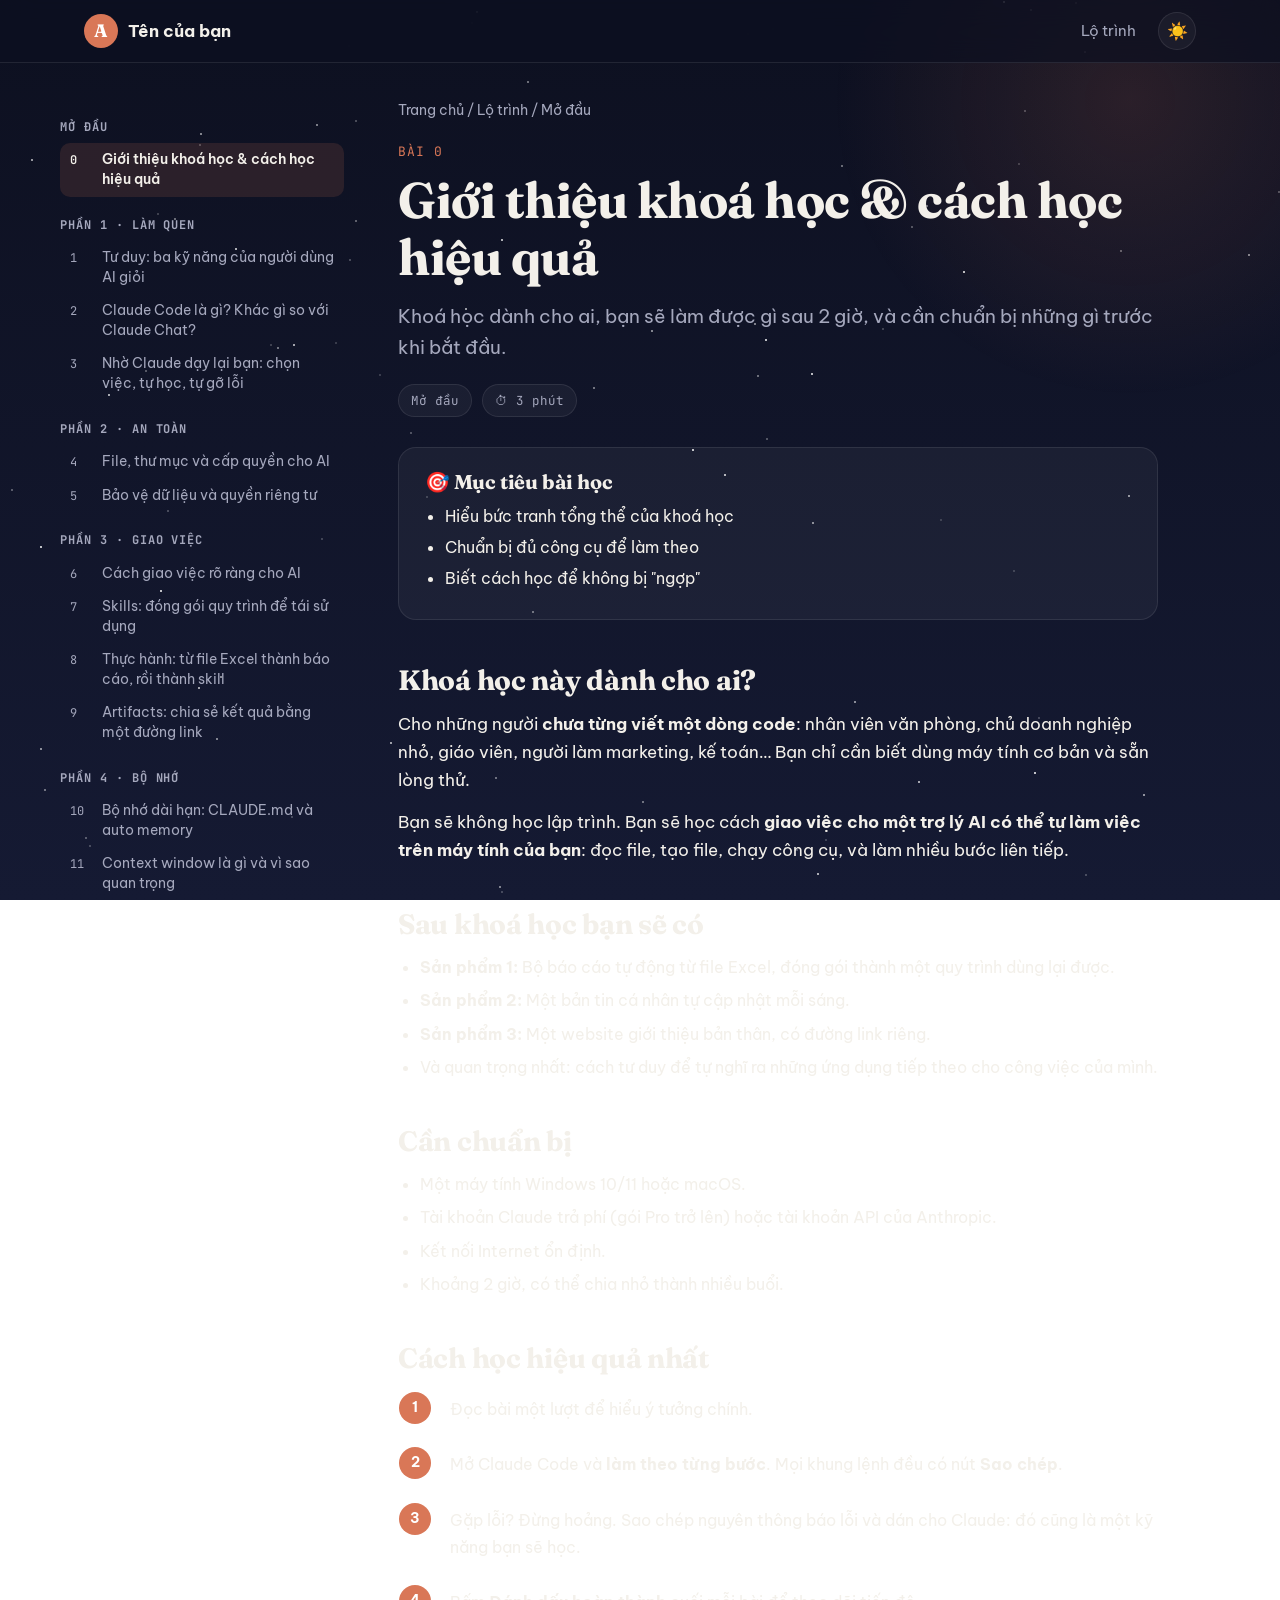
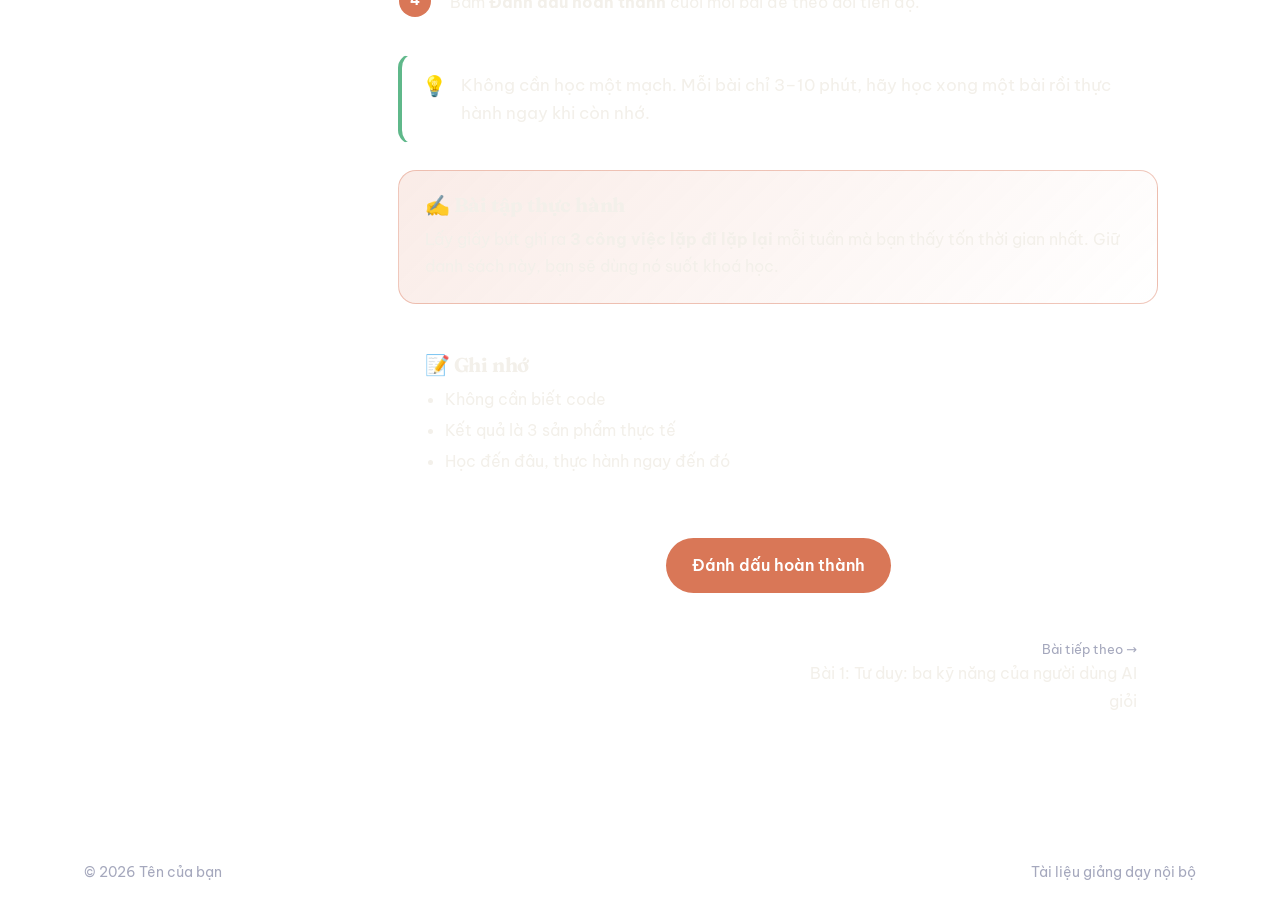
==== lesson.html @ a6e3b056 "Add files via upload" ====
<!DOCTYPE html>
<html lang="vi" data-theme="dark">
<head>
<meta charset="UTF-8" />
<meta name="viewport" content="width=device-width, initial-scale=1.0" />
<title>Bài học · Claude Zero</title>
<link rel="preconnect" href="https://fonts.googleapis.com" />
<link rel="preconnect" href="https://fonts.gstatic.com" crossorigin />
<link href="https://fonts.googleapis.com/css2?family=Fraunces:opsz,wght@9..144,500;9..144,700&family=Be+Vietnam+Pro:wght@400;500;600;700&family=JetBrains+Mono:wght@500&display=swap" rel="stylesheet" />
<link rel="stylesheet" href="style.css" />
</head>
<body>
  <div class="readbar" id="readbar"></div>
  <div class="sky" id="sky"></div>
  <div class="glow"></div>

  <nav class="top">
    <div class="wrap">
      <a href="index.html" class="brand"><span class="brand-logo">A</span><span>Tên của bạn</span></a>
      <div class="nav-links">
        <button class="btn ghost menu-btn" id="menuBtn" style="padding:8px 16px">☰ Bài học</button>
        <a href="index.html#lo-trinh" class="hide-sm">Lộ trình</a>
        <button class="toggle" id="toggle" title="Đổi giao diện sáng/tối">☀️</button>
      </div>
    </div>
  </nav>

  <div class="wrap layout">
    <aside class="sidebar" id="sidebar"></aside>
    <article id="article"></article>
  </div>

  <footer>
    <div class="wrap">
      <span>© 2026 Tên của bạn</span>
      <span>Tài liệu giảng dạy nội bộ</span>
    </div>
  </footer>

<script src="lessons-data.js"></script>
<script src="common.js"></script>
<script>
  const L = window.LESSONS;
  let id = parseInt(new URLSearchParams(location.search).get("b"), 10);
  if (isNaN(id) || id < 0 || id >= L.length) id = 0;
  const les = L[id];
  const partLabel = p => p === "Mở đầu" ? "Mở đầu" : "Phần " + p;
  const esc = s => s.replace(/&/g, "&amp;").replace(/</g, "&lt;").replace(/>/g, "&gt;");
  document.title = `Bài ${id}: ${les.title} · Claude Zero`;

  // ---------- Sidebar ----------
  function renderSidebar() {
    let html = "", last = "";
    L.forEach((l, i) => {
      if (l.part !== last) { html += `<h4>${partLabel(l.part)}</h4>`; last = l.part; }
      const done = Progress.has(i);
      html += `<a href="lesson.html?b=${i}" class="${i === id ? "current" : ""} ${done ? "done" : ""}">
        <span class="n">${done ? "✓" : i}</span><span>${l.title}</span></a>`;
    });
    document.getElementById("sidebar").innerHTML = html;
  }
  renderSidebar();
  document.getElementById("menuBtn").onclick = () => document.getElementById("sidebar").classList.toggle("open");

  // ---------- Nội dung ----------
  const icons = { tip: "💡", warn: "⚠️", note: "📌" };
  const block = ([type, a, b]) => {
    switch (type) {
      case "h": return `<h2>${a}</h2>`;
      case "p": return `<p>${a}</p>`;
      case "list": return `<ul>${a.map(x => `<li>${x}</li>`).join("")}</ul>`;
      case "steps": return `<ol class="steps">${a.map(x => `<li>${x}</li>`).join("")}</ol>`;
      case "code": return codeBox(a, b, false);
      case "prompt": return codeBox("Prompt gửi Claude", a, true);
      case "tip": case "warn": case "note":
        return `<div class="callout ${type}"><span class="ic">${icons[type]}</span><p>${a}</p></div>`;
      default: return "";
    }
  };
  function codeBox(label, text, isPrompt) {
    return `<div class="code ${isPrompt ? "prompt" : ""}">
      <div class="code-head"><span class="dots"><span></span><span></span><span></span> ${esc(label)}</span>
      <button class="copy">Sao chép</button></div><pre>${esc(text)}</pre></div>`;
  }

  const prev = L[id - 1], next = L[id + 1];
  document.getElementById("article").innerHTML = `
    <div class="crumb"><a href="index.html">Trang chủ</a> / <a href="index.html#lo-trinh">Lộ trình</a> / ${partLabel(les.part)}</div>
    <span class="eyebrow">Bài ${id}</span>
    <h1>${les.title}</h1>
    <p class="lead">${les.lead}</p>
    <div class="meta-row">
      <span class="pill">${partLabel(les.part)}</span>
      <span class="pill">⏱ ${les.min} phút</span>
      ${les.tag ? `<span class="pill acc">${les.tag}</span>` : ""}
    </div>
    <div class="box"><h3>🎯 Mục tiêu bài học</h3><ul>${les.goals.map(g => `<li>${g}</li>`).join("")}</ul></div>
    <div class="body">${les.body.map(block).join("")}</div>
    <div class="box exercise"><h3>✍️ Bài tập thực hành</h3><p>${les.exercise}</p></div>
    <div class="box"><h3>📝 Ghi nhớ</h3><ul>${les.recap.map(r => `<li>${r}</li>`).join("")}</ul></div>
    <div class="done-row"><button class="btn" id="doneBtn"></button></div>
    <div class="pager">
      ${prev ? `<a href="lesson.html?b=${id - 1}"><small>← Bài trước</small>Bài ${id - 1}: ${prev.title}</a>` : ""}
      ${next ? `<a class="next" href="lesson.html?b=${id + 1}"><small>Bài tiếp theo →</small>Bài ${id + 1}: ${next.title}</a>`
             : `<a class="next" href="index.html"><small>Hoàn thành khoá học 🎉</small>Về trang chủ</a>`}
    </div>`;

  // ---------- Sao chép ----------
  document.querySelectorAll(".copy").forEach(btn => btn.onclick = async () => {
    const text = btn.closest(".code").querySelector("pre").textContent;
    try { await navigator.clipboard.writeText(text); }
    catch { const t = document.createElement("textarea"); t.value = text; document.body.appendChild(t); t.select(); document.execCommand("copy"); t.remove(); }
    btn.textContent = "Đã chép ✓"; btn.classList.add("ok");
    setTimeout(() => { btn.textContent = "Sao chép"; btn.classList.remove("ok"); }, 1600);
  });

  // ---------- Hoàn thành ----------
  const doneBtn = document.getElementById("doneBtn");
  const syncDone = () => doneBtn.innerHTML = Progress.has(id) ? "✓ Đã hoàn thành (bấm để bỏ)" : "Đánh dấu hoàn thành";
  syncDone();
  doneBtn.onclick = () => {
    const nowDone = Progress.toggle(id); syncDone(); renderSidebar();
    if (nowDone && next) setTimeout(() => location.href = `lesson.html?b=${id + 1}`, 500);
  };

  // ---------- Thanh tiến độ đọc ----------
  const bar = document.getElementById("readbar");
  addEventListener("scroll", () => {
    const h = document.documentElement.scrollHeight - innerHeight;
    bar.style.width = (h > 0 ? scrollY / h * 100 : 0) + "%";
  });
</script>
</body>
</html>
---- style.css ----
/* ========== CHỈNH MÀU Ở ĐÂY ========== */
:root {
  --accent: #d97757;
  --accent-soft: rgba(217,119,87,.14);
  --radius: 18px;
  --font-display: "Fraunces", Georgia, serif;
  --font-body: "Be Vietnam Pro", system-ui, sans-serif;
  --font-mono: "JetBrains Mono", ui-monospace, monospace;
}
[data-theme="dark"] {
  --bg: #0d1020; --bg2: #151a33; --card: rgba(255,255,255,.045); --code: #0a0c18;
  --border: rgba(255,255,255,.09); --ink: #f3f0ea; --muted: #a5a8bd; --star: 1;
}
[data-theme="light"] {
  --bg: #faf6ef; --bg2: #f1e9dc; --card: rgba(255,255,255,.75); --code: #1f1b2e;
  --border: rgba(30,25,20,.1); --ink: #1f1b16; --muted: #6b6359; --star: 0;
}

* { box-sizing: border-box; margin: 0; padding: 0; }
html { scroll-behavior: smooth; }
body {
  font-family: var(--font-body); color: var(--ink); line-height: 1.7;
  background: linear-gradient(180deg, var(--bg) 0%, var(--bg2) 100%) fixed;
  min-height: 100vh; transition: background .4s, color .4s;
}
a { color: inherit; }
.wrap { max-width: 1160px; margin: 0 auto; padding: 0 24px; }

/* Bầu trời sao */
.sky { position: fixed; inset: 0; pointer-events: none; z-index: -1; opacity: var(--star); transition: opacity .5s; }
.sky span { position: absolute; width: 2px; height: 2px; border-radius: 50%; background: #fff; animation: twinkle 3s infinite ease-in-out; }
.glow { position: fixed; top: -200px; right: -150px; width: 600px; height: 600px; border-radius: 50%;
  background: radial-gradient(circle, var(--accent-soft), transparent 70%); z-index: -1; pointer-events: none; }
@keyframes twinkle { 50% { opacity: .2; } }

/* Nav */
nav.top { position: sticky; top: 0; z-index: 20; backdrop-filter: blur(14px); background: color-mix(in srgb, var(--bg) 72%, transparent); border-bottom: 1px solid var(--border); }
nav.top .wrap { display: flex; align-items: center; gap: 16px; padding-top: 12px; padding-bottom: 12px; }
.brand { display: flex; align-items: center; gap: 10px; font-weight: 700; text-decoration: none; font-size: 17px; }
.brand-logo { width: 34px; height: 34px; border-radius: 50%; display: grid; place-items: center; background: var(--accent); color: #fff; font-family: var(--font-display); font-size: 18px; }
.nav-links { margin-left: auto; display: flex; gap: 22px; align-items: center; }
.nav-links a { text-decoration: none; color: var(--muted); font-size: 15px; }
.nav-links a:hover { color: var(--ink); }
.toggle { border: 1px solid var(--border); background: var(--card); color: var(--ink); width: 38px; height: 38px; border-radius: 50%; cursor: pointer; font-size: 17px; }
@media (max-width: 760px) { .nav-links a.hide-sm { display: none; } }

/* Buttons */
.btn { display: inline-flex; align-items: center; gap: 10px; padding: 14px 26px; border-radius: 999px; font-weight: 600;
  text-decoration: none; background: var(--accent); color: #fff; transition: transform .2s, box-shadow .2s; border: 0; cursor: pointer; font: inherit; font-weight: 600; }
.btn:hover { transform: translateY(-2px); box-shadow: 0 10px 30px -8px var(--accent); }
.btn .arr { transition: transform .2s; }
.btn:hover .arr { transform: translateX(4px); }
.btn.ghost { background: var(--card); color: var(--ink); border: 1px solid var(--border); }

/* Hero */
.hero { display: grid; grid-template-columns: 1.1fr .9fr; gap: 56px; align-items: center; padding: 72px 0 64px; }
@media (max-width: 900px) { .hero { grid-template-columns: 1fr; padding-top: 40px; } .hero-art { order: -1; max-width: 280px; margin: 0 auto; } }
.label { display: inline-block; font-family: var(--font-mono); font-size: 13px; letter-spacing: .08em; text-transform: uppercase;
  color: var(--accent); background: var(--accent-soft); padding: 6px 14px; border-radius: 999px; margin-bottom: 22px; }
h1, h2, h3 { font-family: var(--font-display); font-weight: 700; line-height: 1.15; letter-spacing: -.01em; }
.hero h1 { font-size: clamp(44px, 7vw, 84px); }
.hero h1 .big { display: block; }
.tagline { font-family: var(--font-display); font-size: clamp(24px, 3.2vw, 34px); margin: 18px 0 22px; font-weight: 500; }
.hl { color: var(--accent); font-style: italic; }
.intro { color: var(--muted); font-size: 17px; max-width: 580px; }
.stats { display: grid; grid-template-columns: repeat(4, 1fr); gap: 12px; margin: 32px 0; max-width: 560px; }
.stat { background: var(--card); border: 1px solid var(--border); border-radius: 14px; padding: 14px 16px; }
.stat b { display: block; font-family: var(--font-display); font-size: 28px; }
.stat small { color: var(--muted); font-size: 13px; }
@media (max-width: 520px) { .stats { grid-template-columns: repeat(2, 1fr); } }
.hero-art svg { width: 100%; height: auto; filter: drop-shadow(0 30px 50px rgba(0,0,0,.25)); animation: float 5s ease-in-out infinite; }
@keyframes float { 50% { transform: translateY(-12px); } }
.progress-line { margin-top: 18px; color: var(--muted); font-size: 14px; }
.progress-line b { color: var(--accent); }

/* Sections */
section { padding: 72px 0; }
.sec-head { margin-bottom: 36px; }
.sec-head h2 { font-size: clamp(32px, 4.5vw, 48px); margin-top: 6px; }
.sec-head p { color: var(--muted); margin-top: 10px; }
.eyebrow { font-family: var(--font-mono); font-size: 13px; color: var(--accent); letter-spacing: .08em; text-transform: uppercase; }

/* Lộ trình */
.filters { display: flex; flex-wrap: wrap; gap: 8px; margin-bottom: 24px; }
.chip { border: 1px solid var(--border); background: var(--card); color: var(--muted); padding: 7px 14px; border-radius: 999px; cursor: pointer; font: inherit; font-size: 14px; }
.chip.active { background: var(--accent); color: #fff; border-color: var(--accent); }
.lessons { display: grid; grid-template-columns: repeat(auto-fill, minmax(260px, 1fr)); gap: 14px; }
.lesson { background: var(--card); border: 1px solid var(--border); border-radius: var(--radius); padding: 18px 20px;
  display: flex; flex-direction: column; gap: 6px; transition: transform .2s, border-color .2s; text-decoration: none; position: relative; }
.lesson:hover { transform: translateY(-3px); border-color: var(--accent); }
.lesson.done { border-color: color-mix(in srgb, var(--accent) 45%, transparent); }
.lesson .meta { display: flex; justify-content: space-between; font-size: 12.5px; color: var(--muted); font-family: var(--font-mono); }
.lesson .num { font-family: var(--font-display); font-size: 15px; color: var(--accent); font-weight: 700; }
.lesson h3 { font-family: var(--font-body); font-size: 16.5px; font-weight: 600; line-height: 1.4; }
.badge { position: absolute; top: -9px; right: 14px; background: var(--accent); color: #fff; font-size: 11px; font-weight: 700; padding: 3px 10px; border-radius: 999px; }

/* Kết quả */
.outcomes { display: grid; grid-template-columns: repeat(3, 1fr); gap: 18px; }
@media (max-width: 860px) { .outcomes { grid-template-columns: 1fr; } }
.outcome { background: var(--card); border: 1px solid var(--border); border-radius: var(--radius); padding: 28px; text-decoration: none; display: block; transition: border-color .2s; }
.outcome:hover { border-color: var(--accent); }
.outcome .icon { width: 52px; height: 52px; border-radius: 14px; display: grid; place-items: center; font-size: 26px; background: var(--accent-soft); margin-bottom: 18px; }
.outcome small { font-family: var(--font-mono); color: var(--accent); font-size: 12.5px; }
.outcome h3 { font-size: 26px; margin: 6px 0 10px; }
.outcome p { color: var(--muted); }
.bonus { text-align: center; font-family: var(--font-display); font-size: clamp(22px, 3vw, 30px); margin-top: 48px; }

/* CTA */
.cta { text-align: center; background: var(--card); border: 1px solid var(--border); border-radius: 28px; padding: 56px 24px; }
.cta h2 { font-size: clamp(30px, 4vw, 44px); }
.cta p { color: var(--muted); max-width: 560px; margin: 14px auto 28px; }

footer { border-top: 1px solid var(--border); padding: 28px 0; color: var(--muted); font-size: 14px; margin-top: 40px; }
footer .wrap { display: flex; justify-content: space-between; flex-wrap: wrap; gap: 10px; }

.reveal { opacity: 0; transform: translateY(18px); transition: opacity .7s, transform .7s; }
.reveal.in { opacity: 1; transform: none; }

/* ================= TRANG BÀI HỌC ================= */
.readbar { position: fixed; top: 0; left: 0; height: 3px; background: var(--accent); width: 0; z-index: 30; }
.layout { display: grid; grid-template-columns: 290px 1fr; gap: 48px; padding: 36px 0 60px; }
@media (max-width: 980px) { .layout { grid-template-columns: 1fr; } .sidebar { display: none; } .sidebar.open { display: block; } }
.sidebar { position: sticky; top: 84px; align-self: start; max-height: calc(100vh - 100px); overflow-y: auto; padding-right: 6px; }
.sidebar h4 { font-family: var(--font-mono); font-size: 12px; text-transform: uppercase; letter-spacing: .08em; color: var(--muted); margin: 18px 0 6px; }
.sidebar a { display: flex; gap: 10px; align-items: baseline; padding: 7px 10px; border-radius: 10px; font-size: 14px; text-decoration: none; color: var(--muted); line-height: 1.4; }
.sidebar a:hover { background: var(--card); color: var(--ink); }
.sidebar a.current { background: var(--accent-soft); color: var(--ink); font-weight: 600; }
.sidebar a .n { font-family: var(--font-mono); font-size: 12px; min-width: 22px; }
.sidebar a.done .n { color: var(--accent); }
.menu-btn { display: none; }
@media (max-width: 980px) { .menu-btn { display: inline-flex; } }

article { max-width: 760px; min-width: 0; }
.crumb { font-size: 14px; color: var(--muted); margin-bottom: 14px; }
.crumb a { text-decoration: none; }
.crumb a:hover { color: var(--accent); }
article h1 { font-size: clamp(32px, 5vw, 50px); margin: 8px 0 14px; }
.lead { font-size: 18.5px; color: var(--muted); }
.meta-row { display: flex; flex-wrap: wrap; gap: 10px; margin: 20px 0 30px; }
.pill { font-family: var(--font-mono); font-size: 12.5px; padding: 5px 12px; border-radius: 999px; background: var(--card); border: 1px solid var(--border); color: var(--muted); }
.pill.acc { background: var(--accent); color: #fff; border-color: var(--accent); }

.box { background: var(--card); border: 1px solid var(--border); border-radius: var(--radius); padding: 22px 26px; margin: 26px 0; }
.box h3 { font-size: 20px; margin-bottom: 10px; }
.box ul { padding-left: 20px; }
.box li { margin: 4px 0; }

article .body h2 { font-size: 28px; margin: 44px 0 14px; }
article .body p { margin: 14px 0; font-size: 16.5px; }
article .body ul { padding-left: 22px; margin: 14px 0; }
article .body li { margin: 6px 0; }
article code { font-family: var(--font-mono); font-size: .88em; background: var(--accent-soft); color: var(--ink); padding: 2px 7px; border-radius: 6px; }
article b { color: var(--ink); }

ol.steps { list-style: none; counter-reset: s; margin: 18px 0; }
ol.steps li { counter-increment: s; position: relative; padding: 4px 0 18px 50px; border-left: 2px dashed var(--border); margin-left: 16px; padding-left: 34px; }
ol.steps li:last-child { border-left-color: transparent; }
ol.steps li::before { content: counter(s); position: absolute; left: -17px; top: 0; width: 32px; height: 32px; border-radius: 50%;
  background: var(--accent); color: #fff; display: grid; place-items: center; font-weight: 700; font-size: 14px; }

.code { margin: 18px 0; border-radius: 14px; overflow: hidden; border: 1px solid var(--border); background: var(--code); }
.code-head { display: flex; justify-content: space-between; align-items: center; padding: 8px 14px; background: rgba(255,255,255,.05); font-family: var(--font-mono); font-size: 12px; color: #a5a8bd; }
.code-head .dots span { display: inline-block; width: 9px; height: 9px; border-radius: 50%; margin-right: 5px; background: #3a3f63; }
.code-head .dots span:first-child { background: var(--accent); }
.copy { background: transparent; border: 1px solid rgba(255,255,255,.15); color: #e7e4dc; border-radius: 8px; padding: 4px 10px; cursor: pointer; font: inherit; }
.copy:hover { border-color: var(--accent); }
.copy.ok { background: var(--accent); border-color: var(--accent); color: #fff; }
.code pre { padding: 16px 18px; overflow-x: auto; font-family: var(--font-mono); font-size: 13.5px; line-height: 1.65; color: #ece8df; white-space: pre-wrap; word-break: break-word; }
.code.prompt pre { font-family: var(--font-body); font-size: 15px; }

.callout { display: flex; gap: 14px; padding: 16px 20px; border-radius: 14px; margin: 20px 0; border: 1px solid var(--border); background: var(--card); }
.callout .ic { font-size: 20px; line-height: 1.5; }
.callout.tip { border-left: 4px solid #5fb88a; }
.callout.warn { border-left: 4px solid #e2b04a; }
.callout.note { border-left: 4px solid var(--accent); }
.callout p { margin: 0 !important; }

.exercise { background: linear-gradient(135deg, var(--accent-soft), transparent); border: 1px solid color-mix(in srgb, var(--accent) 40%, transparent); }
.done-row { display: flex; justify-content: center; margin: 36px 0 10px; }
.pager { display: grid; grid-template-columns: 1fr 1fr; gap: 14px; margin-top: 28px; }
.pager a { background: var(--card); border: 1px solid var(--border); border-radius: var(--radius); padding: 16px 20px; text-decoration: none; transition: border-color .2s; }
.pager a:hover { border-color: var(--accent); }
.pager small { color: var(--muted); font-size: 13px; display: block; }
.pager .next { text-align: right; grid-column: 2; }
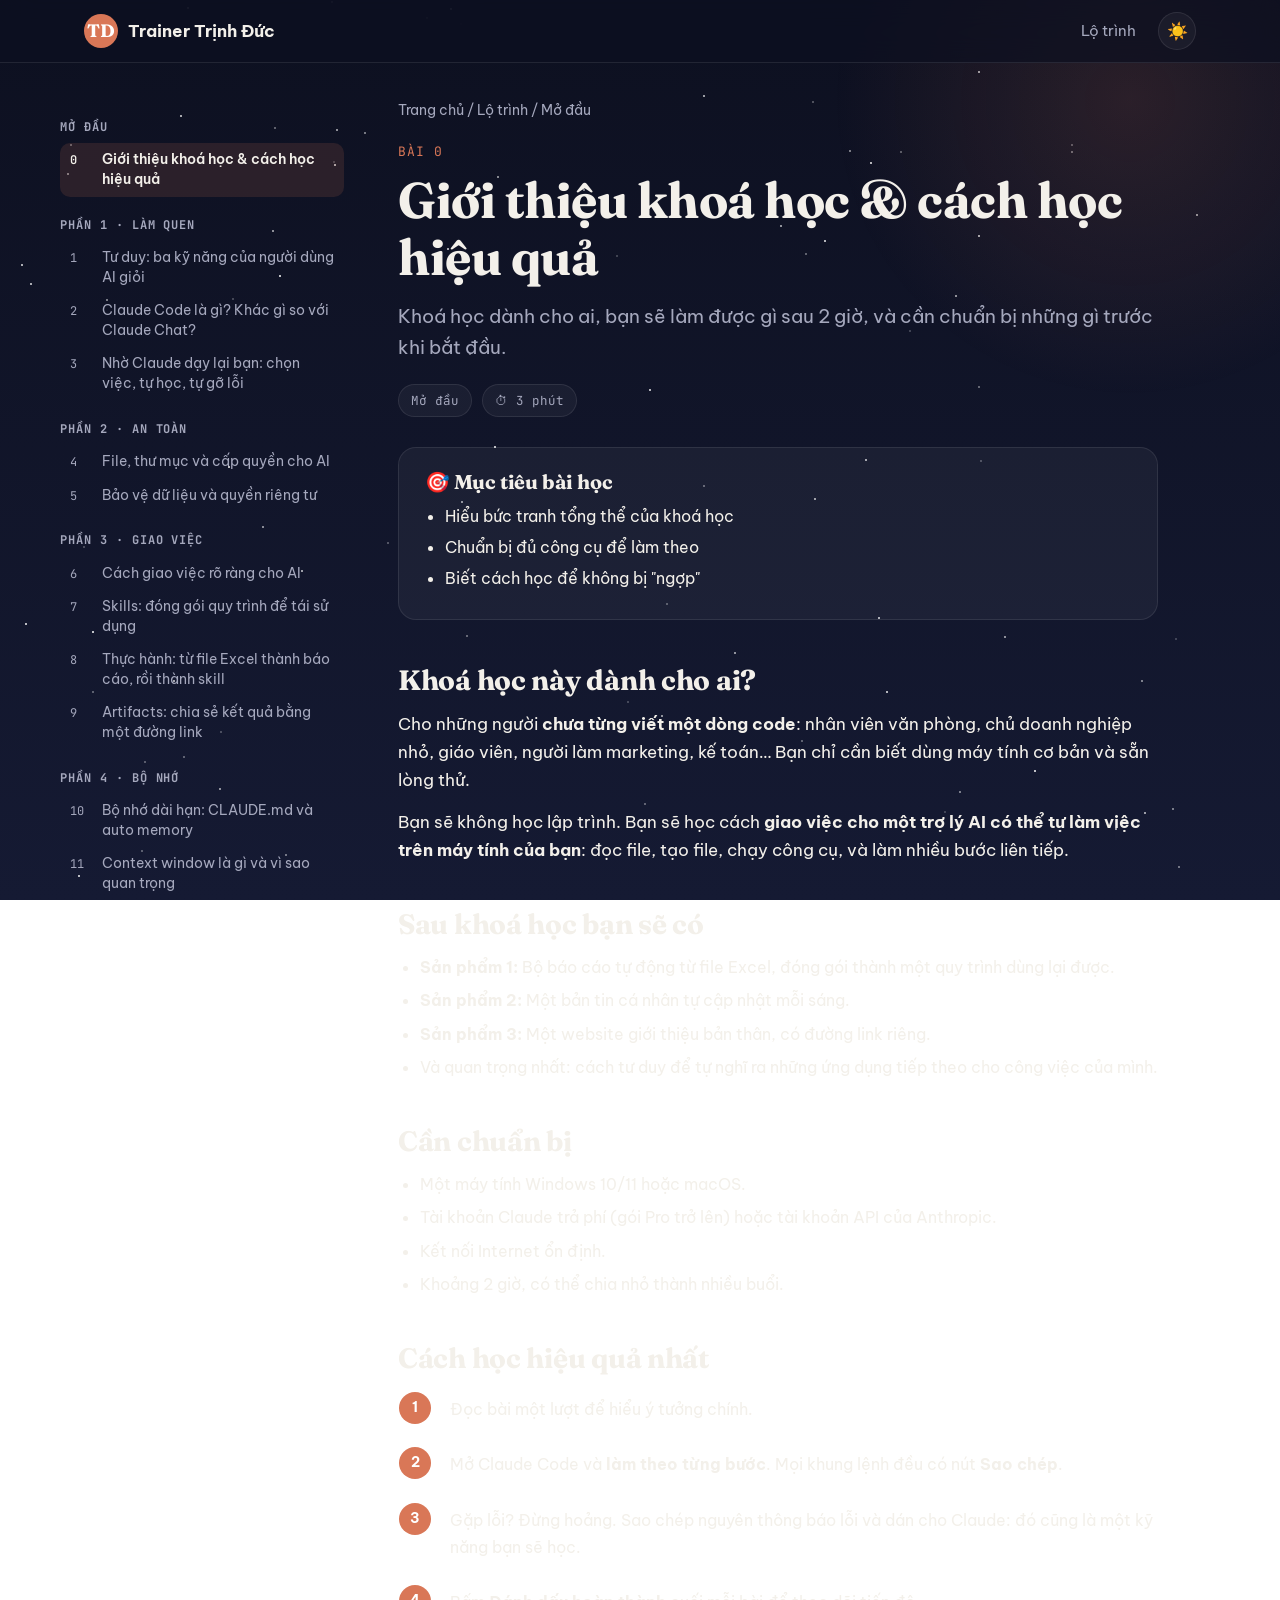
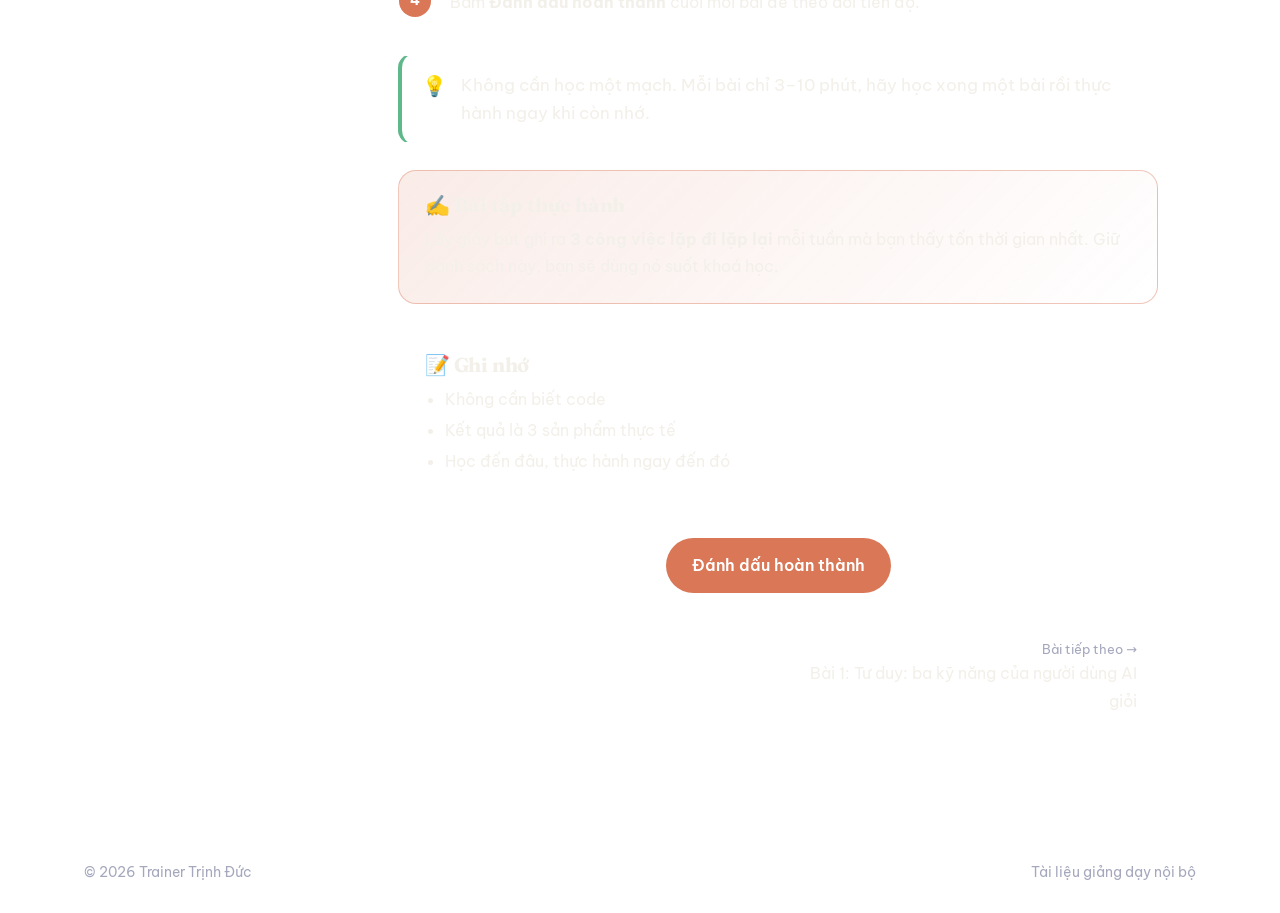
==== commit 5690be81: "Update branding in lesson.html" ====
--- a/lesson.html
+++ b/lesson.html
@@ -16,7 +16,7 @@
 
   <nav class="top">
     <div class="wrap">
-      <a href="index.html" class="brand"><span class="brand-logo">A</span><span>Tên của bạn</span></a>
+      <a href="index.html" class="brand"><span class="brand-logo">TD</span><span>Trainer Trịnh Đức</span></a>
       <div class="nav-links">
         <button class="btn ghost menu-btn" id="menuBtn" style="padding:8px 16px">☰ Bài học</button>
         <a href="index.html#lo-trinh" class="hide-sm">Lộ trình</a>
@@ -32,7 +32,7 @@
 
   <footer>
     <div class="wrap">
-      <span>© 2026 Tên của bạn</span>
+      <span>© 2026 Trainer Trịnh Đức</span>
       <span>Tài liệu giảng dạy nội bộ</span>
     </div>
   </footer>
